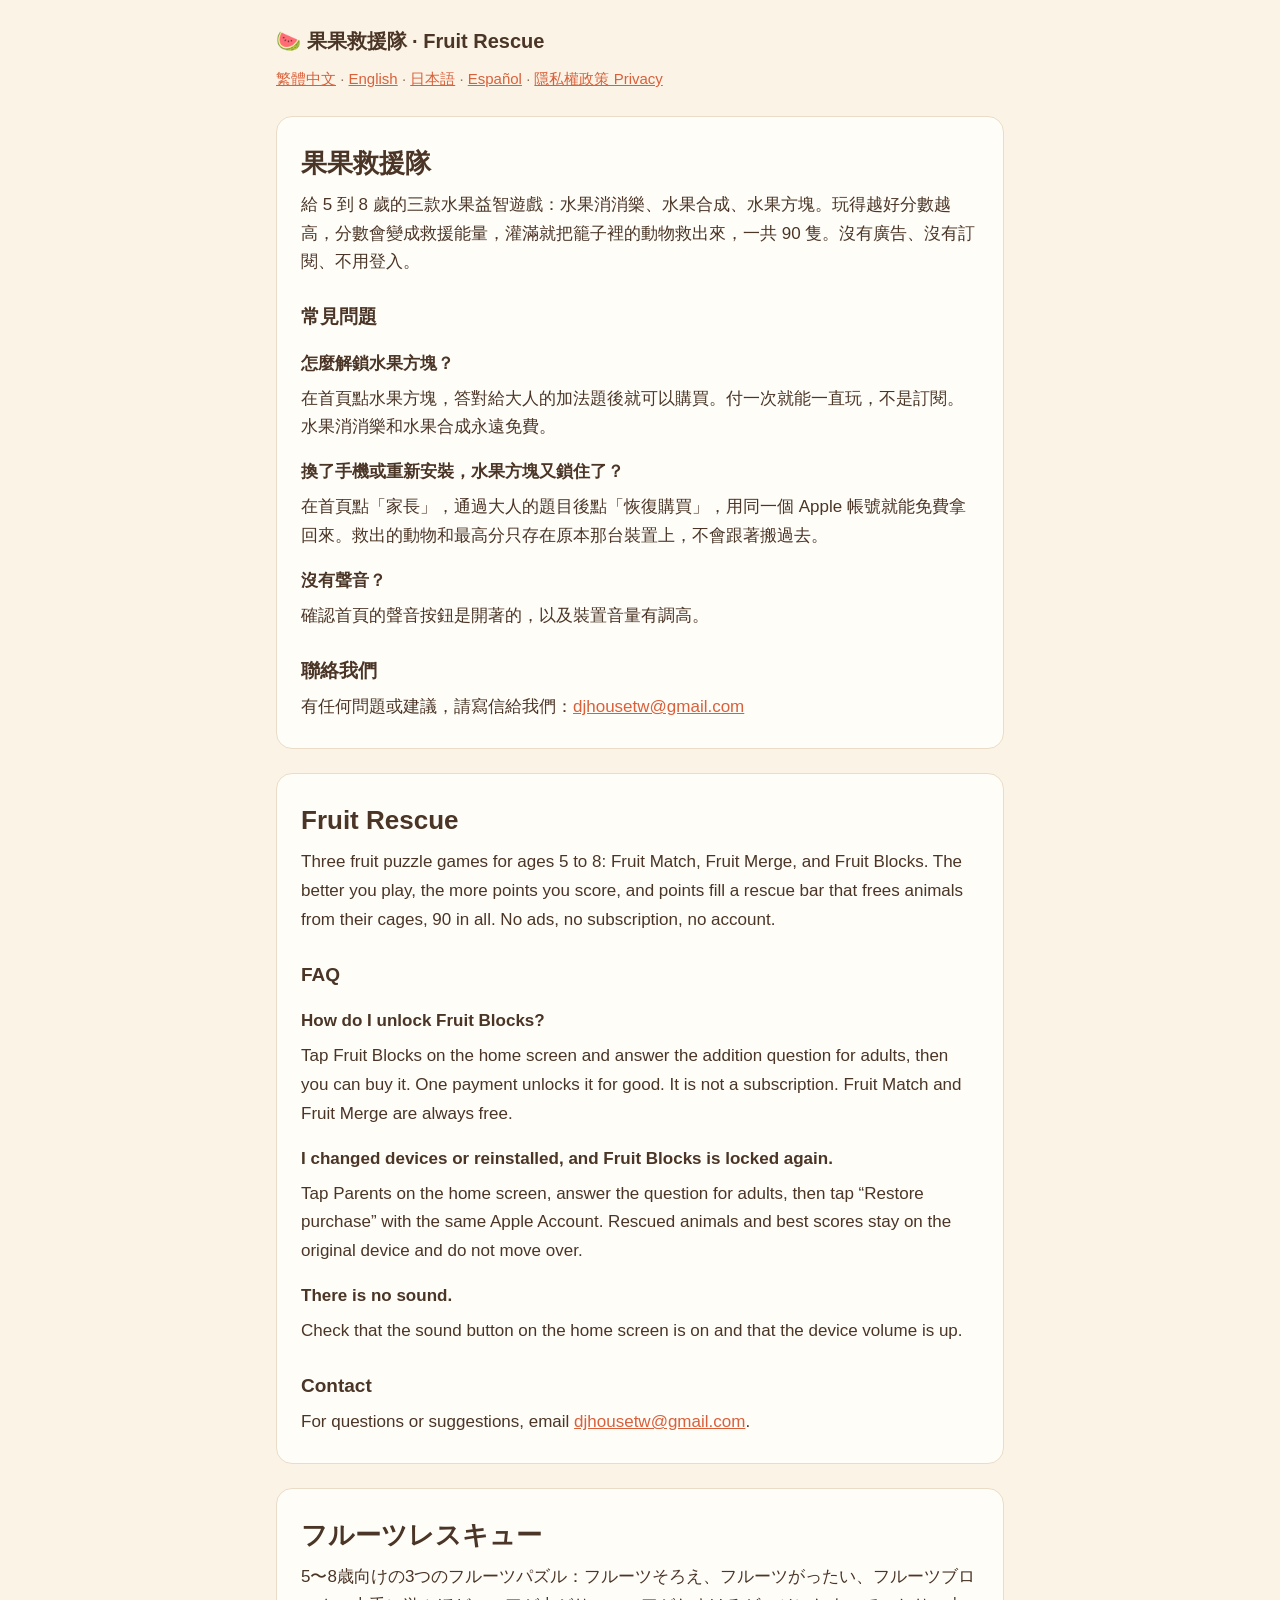
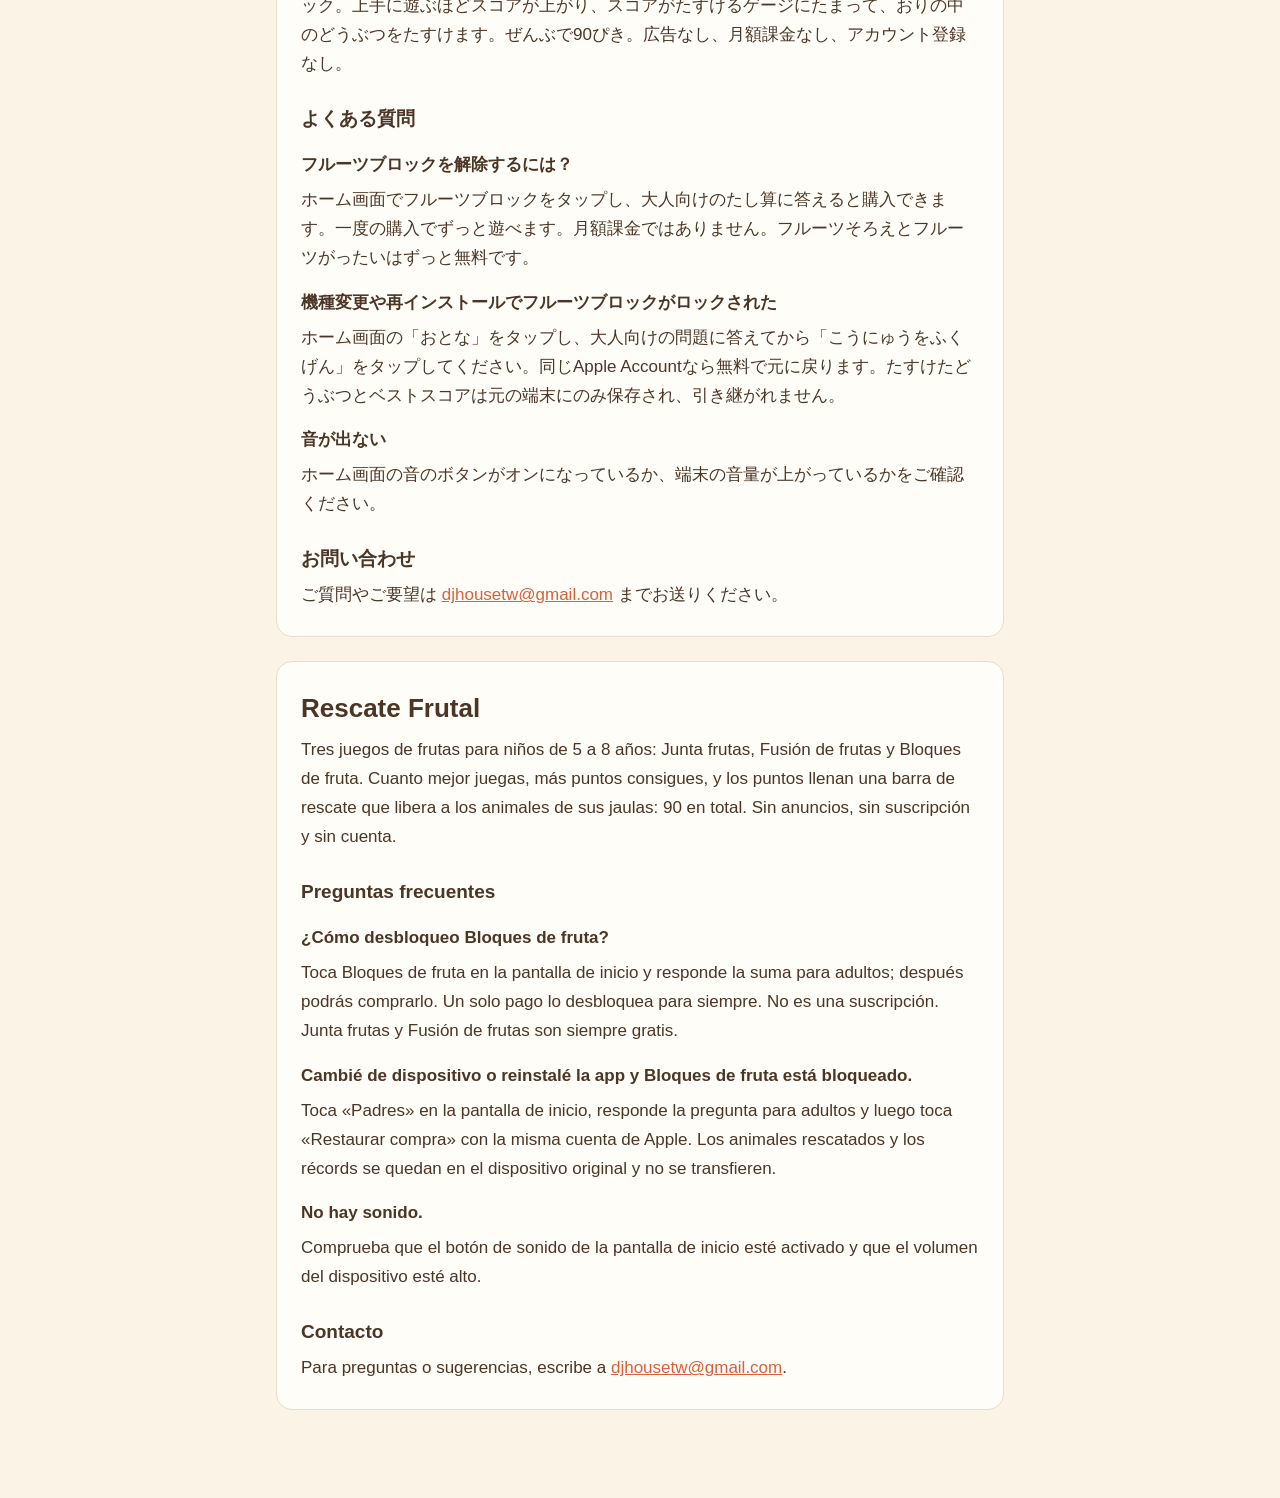
==== index.html @ c644ad6b "果果救援隊 支援與隱私權政策網站" ====
<!doctype html>
<html lang="zh-Hant">
<head>
<meta charset="utf-8">
<meta name="viewport" content="width=device-width, initial-scale=1">
<title>果果救援隊 支援 · Fruit Rescue Support</title>
<link rel="stylesheet" href="style.css">
</head>
<body>
<main>
<header><a href="./">🍉 果果救援隊 · Fruit Rescue</a></header>
<nav><a href="#zh">繁體中文</a> · <a href="#en">English</a> · <a href="#ja">日本語</a> · <a href="#es">Español</a> · <a href="privacy.html">隱私權政策 Privacy</a></nav>

<section id="zh" lang="zh-Hant">
<h1>果果救援隊</h1>
<p>給 5 到 8 歲的三款水果益智遊戲：水果消消樂、水果合成、水果方塊。玩得越好分數越高，分數會變成救援能量，灌滿就把籠子裡的動物救出來，一共 90 隻。沒有廣告、沒有訂閱、不用登入。</p>
<h2>常見問題</h2>
<h3>怎麼解鎖水果方塊？</h3>
<p>在首頁點水果方塊，答對給大人的加法題後就可以購買。付一次就能一直玩，不是訂閱。水果消消樂和水果合成永遠免費。</p>
<h3>換了手機或重新安裝，水果方塊又鎖住了？</h3>
<p>在首頁點「家長」，通過大人的題目後點「恢復購買」，用同一個 Apple 帳號就能免費拿回來。救出的動物和最高分只存在原本那台裝置上，不會跟著搬過去。</p>
<h3>沒有聲音？</h3>
<p>確認首頁的聲音按鈕是開著的，以及裝置音量有調高。</p>
<h2>聯絡我們</h2>
<p>有任何問題或建議，請寫信給我們：<a href="mailto:djhousetw@gmail.com">djhousetw@gmail.com</a></p>
</section>

<section id="en" lang="en">
<h1>Fruit Rescue</h1>
<p>Three fruit puzzle games for ages 5 to 8: Fruit Match, Fruit Merge, and Fruit Blocks. The better you play, the more points you score, and points fill a rescue bar that frees animals from their cages, 90 in all. No ads, no subscription, no account.</p>
<h2>FAQ</h2>
<h3>How do I unlock Fruit Blocks?</h3>
<p>Tap Fruit Blocks on the home screen and answer the addition question for adults, then you can buy it. One payment unlocks it for good. It is not a subscription. Fruit Match and Fruit Merge are always free.</p>
<h3>I changed devices or reinstalled, and Fruit Blocks is locked again.</h3>
<p>Tap Parents on the home screen, answer the question for adults, then tap “Restore purchase” with the same Apple Account. Rescued animals and best scores stay on the original device and do not move over.</p>
<h3>There is no sound.</h3>
<p>Check that the sound button on the home screen is on and that the device volume is up.</p>
<h2>Contact</h2>
<p>For questions or suggestions, email <a href="mailto:djhousetw@gmail.com">djhousetw@gmail.com</a>.</p>
</section>

<section id="ja" lang="ja">
<h1>フルーツレスキュー</h1>
<p>5〜8歳向けの3つのフルーツパズル：フルーツそろえ、フルーツがったい、フルーツブロック。上手に遊ぶほどスコアが上がり、スコアがたすけるゲージにたまって、おりの中のどうぶつをたすけます。ぜんぶで90ぴき。広告なし、月額課金なし、アカウント登録なし。</p>
<h2>よくある質問</h2>
<h3>フルーツブロックを解除するには？</h3>
<p>ホーム画面でフルーツブロックをタップし、大人向けのたし算に答えると購入できます。一度の購入でずっと遊べます。月額課金ではありません。フルーツそろえとフルーツがったいはずっと無料です。</p>
<h3>機種変更や再インストールでフルーツブロックがロックされた</h3>
<p>ホーム画面の「おとな」をタップし、大人向けの問題に答えてから「こうにゅうをふくげん」をタップしてください。同じApple Accountなら無料で元に戻ります。たすけたどうぶつとベストスコアは元の端末にのみ保存され、引き継がれません。</p>
<h3>音が出ない</h3>
<p>ホーム画面の音のボタンがオンになっているか、端末の音量が上がっているかをご確認ください。</p>
<h2>お問い合わせ</h2>
<p>ご質問やご要望は <a href="mailto:djhousetw@gmail.com">djhousetw@gmail.com</a> までお送りください。</p>
</section>

<section id="es" lang="es">
<h1>Rescate Frutal</h1>
<p>Tres juegos de frutas para niños de 5 a 8 años: Junta frutas, Fusión de frutas y Bloques de fruta. Cuanto mejor juegas, más puntos consigues, y los puntos llenan una barra de rescate que libera a los animales de sus jaulas: 90 en total. Sin anuncios, sin suscripción y sin cuenta.</p>
<h2>Preguntas frecuentes</h2>
<h3>¿Cómo desbloqueo Bloques de fruta?</h3>
<p>Toca Bloques de fruta en la pantalla de inicio y responde la suma para adultos; después podrás comprarlo. Un solo pago lo desbloquea para siempre. No es una suscripción. Junta frutas y Fusión de frutas son siempre gratis.</p>
<h3>Cambié de dispositivo o reinstalé la app y Bloques de fruta está bloqueado.</h3>
<p>Toca «Padres» en la pantalla de inicio, responde la pregunta para adultos y luego toca «Restaurar compra» con la misma cuenta de Apple. Los animales rescatados y los récords se quedan en el dispositivo original y no se transfieren.</p>
<h3>No hay sonido.</h3>
<p>Comprueba que el botón de sonido de la pantalla de inicio esté activado y que el volumen del dispositivo esté alto.</p>
<h2>Contacto</h2>
<p>Para preguntas o sugerencias, escribe a <a href="mailto:djhousetw@gmail.com">djhousetw@gmail.com</a>.</p>
</section>
</main>
</body>
</html>
---- style.css ----
:root {
  --bg: #fbf4e6;
  --paper: #fffdf8;
  --ink: #4a3526;
  --muted: #8a735f;
  --accent: #d9603b;
  --rule: #eadcc6;
}
@media (prefers-color-scheme: dark) {
  :root {
    --bg: #1f1a16;
    --paper: #2a231d;
    --ink: #f1e6d6;
    --muted: #b9a58f;
    --accent: #f08a62;
    --rule: #3d342b;
  }
}
* { box-sizing: border-box; }
body {
  margin: 0;
  background: var(--bg);
  color: var(--ink);
  font: 17px/1.7 -apple-system, BlinkMacSystemFont, "PingFang TC", "Hiragino Sans", "Noto Sans TC", sans-serif;
}
main { max-width: 760px; margin: 0 auto; padding: 24px 16px 64px; }
header a { color: var(--ink); font-weight: 700; font-size: 20px; text-decoration: none; }
nav { margin: 8px 0 24px; color: var(--muted); font-size: 15px; }
a { color: var(--accent); }
section {
  background: var(--paper);
  border: 1px solid var(--rule);
  border-radius: 16px;
  padding: 8px 24px 20px;
  margin-bottom: 24px;
}
h1 { font-size: 26px; margin: 16px 0 4px; }
h2 { font-size: 19px; margin: 24px 0 4px; }
h3 { font-size: 17px; margin: 16px 0 0; }
p { margin: 6px 0; }
.updated { color: var(--muted); font-size: 14px; }
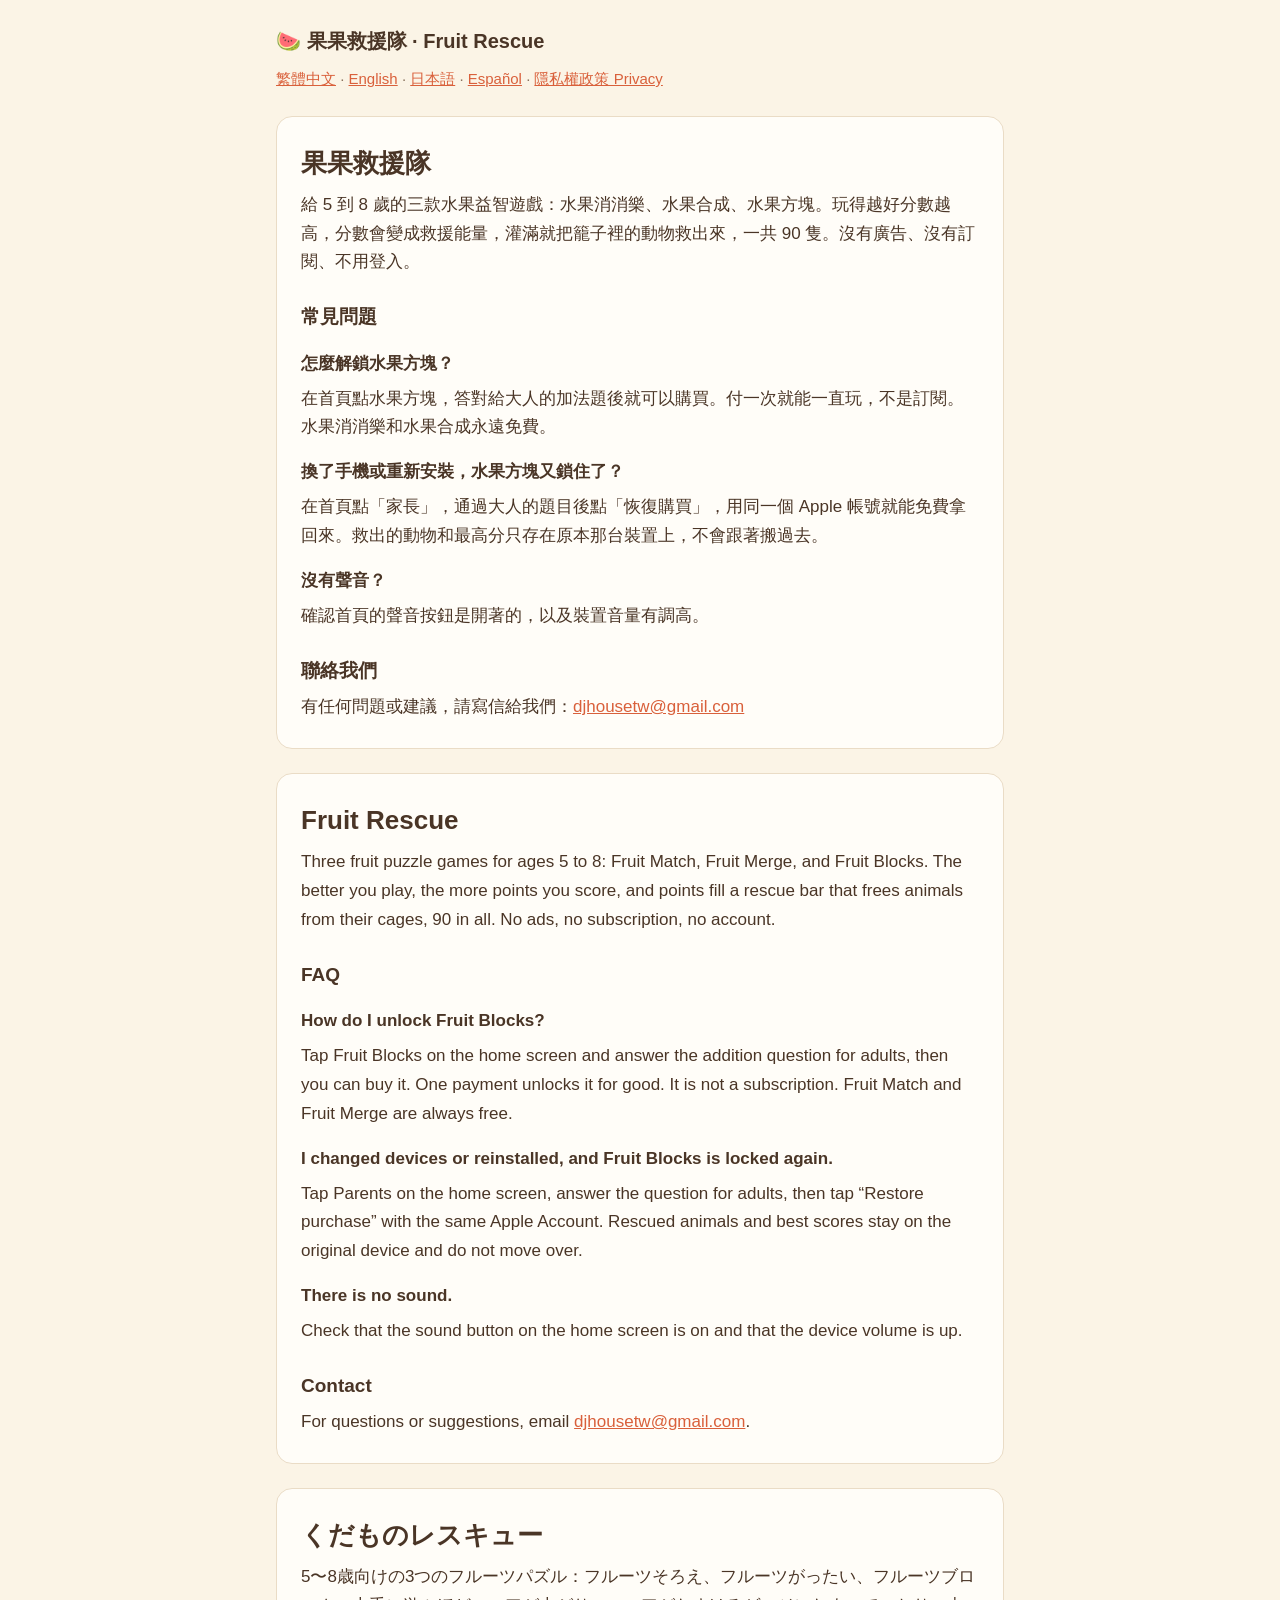
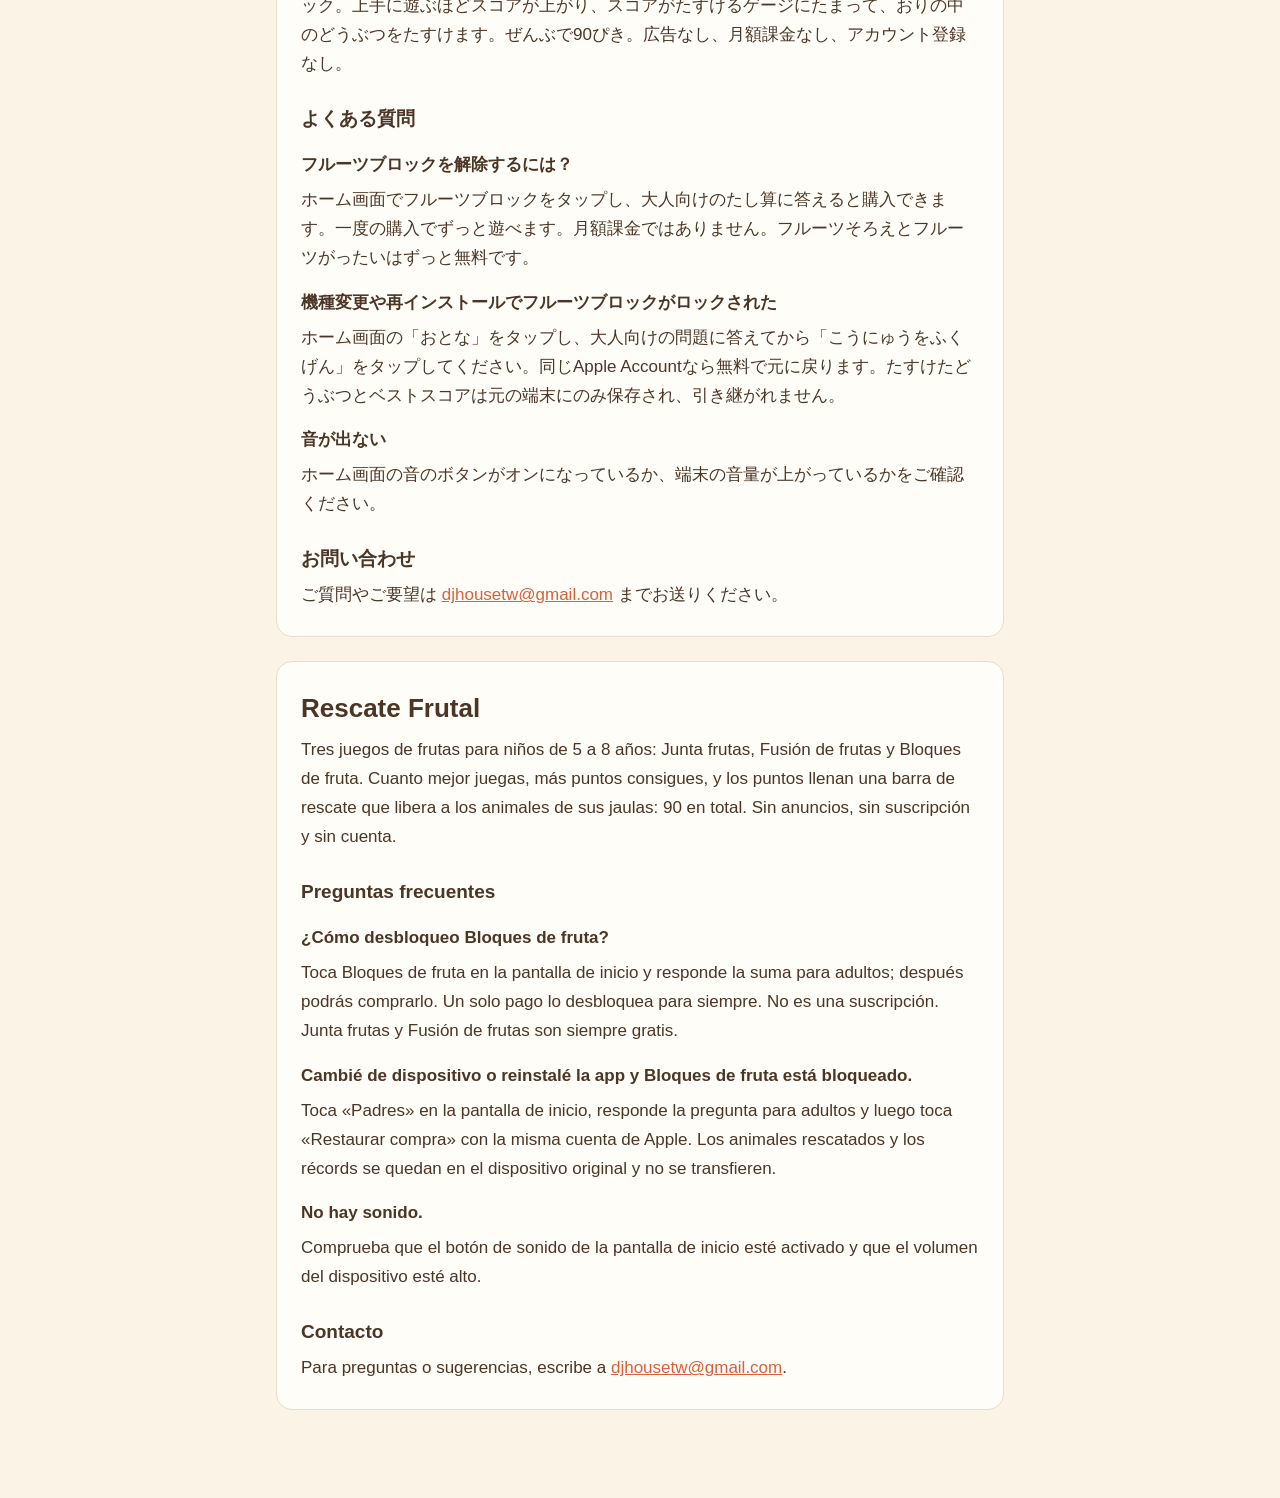
==== commit 4f194b94: "日文名稱改為くだものレスキュー" ====
--- a/index.html
+++ b/index.html
@@ -40,7 +40,7 @@
 </section>
 
 <section id="ja" lang="ja">
-<h1>フルーツレスキュー</h1>
+<h1>くだものレスキュー</h1>
 <p>5〜8歳向けの3つのフルーツパズル：フルーツそろえ、フルーツがったい、フルーツブロック。上手に遊ぶほどスコアが上がり、スコアがたすけるゲージにたまって、おりの中のどうぶつをたすけます。ぜんぶで90ぴき。広告なし、月額課金なし、アカウント登録なし。</p>
 <h2>よくある質問</h2>
 <h3>フルーツブロックを解除するには？</h3>
